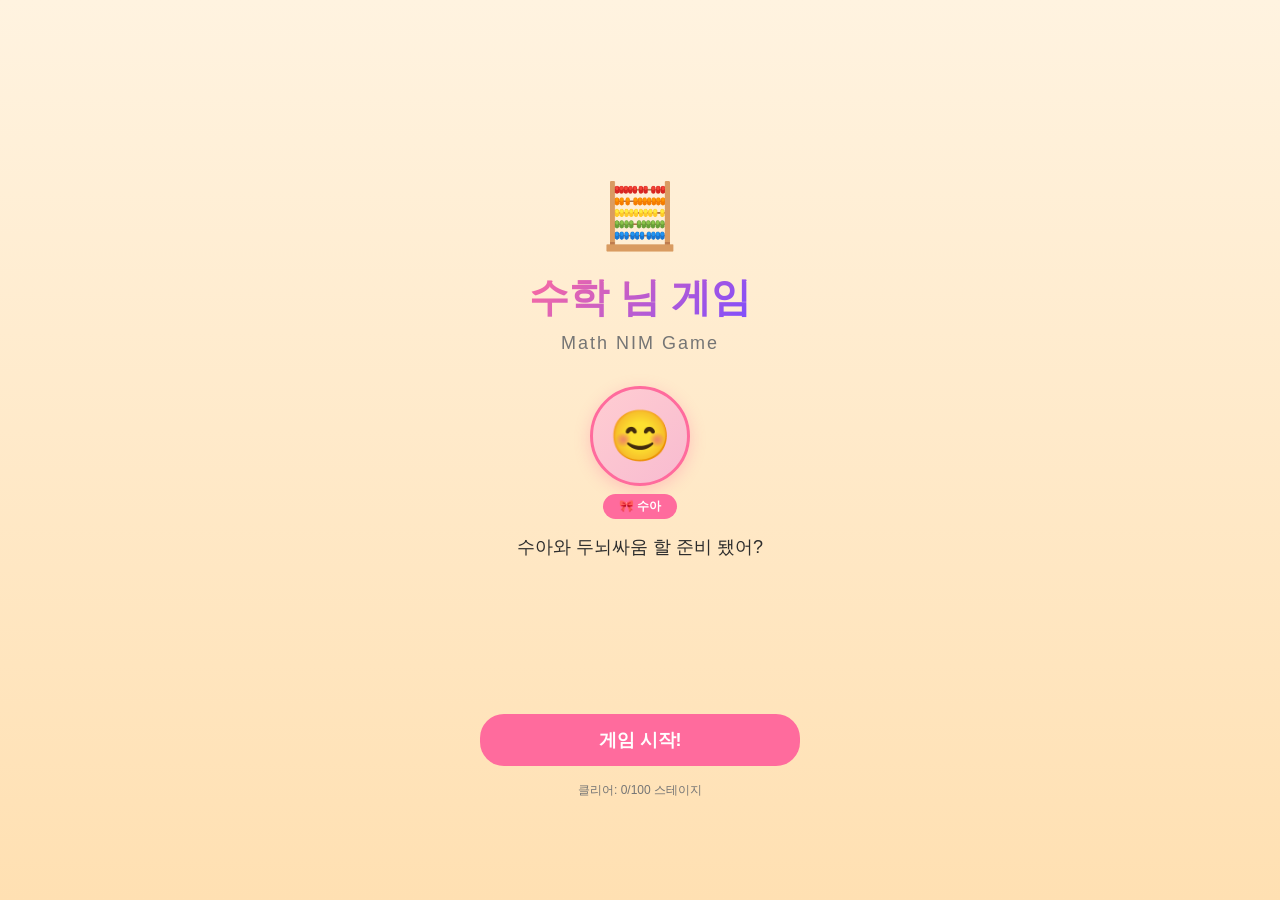
==== docs/index.html @ 861b82f9 "Move web files to docs/ for GitHub Pages support GitHub Pages only serves from / or /docs, not /web." ====
<!DOCTYPE html>
<html lang="ko">
<head>
  <meta charset="UTF-8">
  <meta name="viewport" content="width=device-width, initial-scale=1.0, user-scalable=no">
  <title>수학 님 게임 - Math NIM Game</title>
  <link rel="stylesheet" href="style.css">
</head>
<body>
  <div id="app">
    <!-- 홈 화면 -->
    <div id="screen-home" class="screen active">
      <div class="home-container">
        <div class="spacer"></div>
        <div class="title-emoji">🧮</div>
        <h1 class="title-gradient">수학 님 게임</h1>
        <p class="subtitle">Math NIM Game</p>

        <div class="sua-home" id="sua-bounce">
          <div class="sua-face-home">😊</div>
          <span class="sua-tag">🎀 수아</span>
        </div>

        <p class="home-msg">수아와 두뇌싸움 할 준비 됐어?</p>

        <div class="spacer"></div>

        <button class="btn btn-primary btn-full" onclick="Game.startGame()">게임 시작!</button>
        <p class="clear-info" id="clear-info">클리어: 0/100 스테이지</p>
        <div class="spacer-sm"></div>
      </div>
    </div>

    <!-- 튜토리얼 화면 -->
    <div id="screen-tutorial" class="screen">
      <div class="tutorial-container">
        <div class="spacer"></div>
        <div class="tutorial-dots" id="tutorial-dots"></div>
        <div class="spacer-sm"></div>
        <div class="tutorial-emoji" id="tutorial-emoji">👋</div>
        <h2 class="tutorial-title" id="tutorial-title"></h2>
        <div class="tutorial-desc-box">
          <p class="tutorial-desc" id="tutorial-desc"></p>
        </div>
        <div class="spacer"></div>
        <button class="btn btn-primary btn-full" id="tutorial-next-btn" onclick="Game.tutorialNext()">다음</button>
        <button class="btn-text" id="tutorial-skip-btn" onclick="Game.tutorialSkip()">건너뛰기</button>
        <div class="spacer-sm"></div>
      </div>
    </div>

    <!-- 월드 선택 화면 -->
    <div id="screen-world" class="screen">
      <div class="screen-header">
        <button class="btn-back" onclick="Game.goHome()">← 뒤로</button>
        <h2>월드 선택</h2>
        <div></div>
      </div>
      <div class="world-list" id="world-list"></div>
    </div>

    <!-- 스테이지 선택 화면 -->
    <div id="screen-stage" class="screen">
      <div class="screen-header">
        <button class="btn-back" onclick="Game.goWorld()">← 뒤로</button>
        <h2 id="stage-world-title"></h2>
        <div></div>
      </div>
      <div class="stage-grid" id="stage-grid"></div>
    </div>

    <!-- 게임 화면 -->
    <div id="screen-game" class="screen">
      <div class="screen-header">
        <button class="btn-back" onclick="Game.goStageSelect()">← 뒤로</button>
        <h2 id="game-stage-title"></h2>
        <button class="btn-hint" id="btn-hint" onclick="Game.useHint()">💡 힌트</button>
      </div>
      <!-- 선공/후공 선택 -->
      <div id="turn-choice" class="turn-choice">
        <div class="sua-widget" id="sua-choice">
          <div class="speech-bubble" id="choice-dialogue"></div>
          <div class="bubble-tail"></div>
          <div class="sua-face" id="choice-face">😊</div>
          <span class="sua-tag">🎀 수아</span>
        </div>
        <div class="game-info-card" id="game-info-card"></div>
        <h3>누가 먼저 시작할까요?</h3>
        <div class="turn-buttons">
          <button class="btn btn-primary" onclick="Game.chooseTurn(true)">내가 먼저!</button>
          <button class="btn btn-secondary" onclick="Game.chooseTurn(false)">수아 먼저!</button>
        </div>
      </div>
      <!-- 게임 보드 -->
      <div id="game-board" class="game-board hidden">
        <div class="sua-widget sua-small" id="sua-game">
          <div class="speech-bubble speech-sm" id="game-dialogue"></div>
          <div class="bubble-tail"></div>
          <div class="sua-face sua-face-sm" id="game-face">😊</div>
          <span class="sua-tag">🎀 수아</span>
        </div>
        <div class="turn-indicator" id="turn-indicator"></div>
        <div class="board-area" id="board-area"></div>
        <div class="action-area" id="action-area"></div>
      </div>
    </div>
  </div>

  <!-- 힌트 모달 -->
  <div id="modal-hint" class="modal hidden">
    <div class="modal-content">
      <h3>💡 수아의 비밀 힌트</h3>
      <p id="hint-text"></p>
      <button class="btn btn-primary" onclick="Game.closeHint()">고마워!</button>
    </div>
  </div>

  <script src="game.js"></script>
</body>
</html>
---- docs/style.css ----
/* ─── Reset & Base ─── */
* { margin: 0; padding: 0; box-sizing: border-box; }
html, body { height: 100%; overflow: hidden; }
body {
  font-family: -apple-system, BlinkMacSystemFont, 'Segoe UI', 'Noto Sans KR', sans-serif;
  background: #FFF3E0;
  color: #2D2D2D;
  -webkit-tap-highlight-color: transparent;
  user-select: none;
}

#app { height: 100%; position: relative; }

/* ─── Screens ─── */
.screen {
  position: absolute; inset: 0;
  display: flex; flex-direction: column;
  opacity: 0; pointer-events: none;
  transition: opacity 0.3s ease;
  overflow-y: auto;
}
.screen.active { opacity: 1; pointer-events: auto; }

/* ─── Colors ─── */
:root {
  --primary: #FF6B9D;
  --primary-dark: #E91E63;
  --secondary: #7C4DFF;
  --bg: #FFF8E1;
  --surface: #fff;
  --text: #2D2D2D;
  --text2: #757575;
  --success: #4CAF50;
  --error: #F44336;
  --warning: #FF9800;
  --w0: #66BB6A; --w1: #42A5F5; --w2: #8D6E63; --w3: #AB47BC; --w4: #EF5350;
}

/* ─── Buttons ─── */
.btn {
  border: none; cursor: pointer; font-weight: bold;
  border-radius: 24px; font-size: 18px;
  padding: 14px 32px; transition: all 0.2s;
}
.btn:active { transform: scale(0.96); }
.btn-primary { background: var(--primary); color: #fff; }
.btn-primary:hover { background: var(--primary-dark); }
.btn-secondary { background: var(--secondary); color: #fff; }
.btn-full { width: 100%; max-width: 320px; }
.btn-text { background: none; border: none; color: var(--text2); cursor: pointer; padding: 12px; font-size: 14px; }
.btn-back { background: none; border: none; font-size: 16px; cursor: pointer; color: var(--text); padding: 8px; }
.btn-hint {
  background: none; border: 1px solid var(--warning); color: var(--warning);
  border-radius: 20px; padding: 6px 14px; font-size: 14px; cursor: pointer;
}
.btn-hint:disabled { opacity: 0.4; cursor: default; }
.btn:disabled { opacity: 0.5; cursor: default; }

.hidden { display: none !important; }

/* ─── Home Screen ─── */
.home-container {
  display: flex; flex-direction: column; align-items: center;
  justify-content: center; min-height: 100%; padding: 24px;
  background: linear-gradient(to bottom, #FFF3E0, #FFE0B2);
}
.spacer { flex: 1; }
.spacer-sm { flex: 0.5; min-height: 16px; }
.title-emoji { font-size: 64px; margin-bottom: 16px; }
.title-gradient {
  font-size: 40px; font-weight: bold;
  background: linear-gradient(135deg, var(--primary), var(--secondary));
  -webkit-background-clip: text; -webkit-text-fill-color: transparent;
  background-clip: text;
}
.subtitle { font-size: 18px; color: var(--text2); letter-spacing: 2px; margin-top: 8px; }
.home-msg { font-size: 18px; margin-top: 16px; }
.clear-info { font-size: 12px; color: var(--text2); margin-top: 16px; }

/* ─── Sua Home ─── */
.sua-home { display: flex; flex-direction: column; align-items: center; margin-top: 32px; }
.sua-face-home {
  width: 100px; height: 100px; border-radius: 50%;
  background: linear-gradient(135deg, #FFCDD2, #F8BBD0);
  border: 3px solid var(--primary);
  display: flex; align-items: center; justify-content: center;
  font-size: 50px;
  box-shadow: 0 4px 16px rgba(255, 107, 157, 0.3);
  animation: bounce 2s ease-in-out infinite;
}
@keyframes bounce {
  0%, 100% { transform: translateY(0); }
  50% { transform: translateY(-12px); }
}
.sua-tag {
  background: var(--primary); color: #fff; font-size: 12px; font-weight: bold;
  padding: 4px 16px; border-radius: 100px; margin-top: 8px;
}

/* ─── Tutorial ─── */
.tutorial-container {
  display: flex; flex-direction: column; align-items: center;
  min-height: 100%; padding: 24px;
  background: linear-gradient(to bottom, #FCE4EC, #FFF3E0);
}
.tutorial-dots { display: flex; gap: 6px; }
.tutorial-dot {
  width: 8px; height: 8px; border-radius: 4px;
  background: rgba(255, 107, 157, 0.2); transition: all 0.3s;
}
.tutorial-dot.active { width: 24px; background: var(--primary); }
.tutorial-dot.done { background: var(--primary); }
.tutorial-emoji { font-size: 80px; margin: 24px 0; }
.tutorial-title { font-size: 28px; font-weight: bold; margin-bottom: 16px; }
.tutorial-desc-box {
  background: rgba(255,255,255,0.8); border-radius: 16px;
  padding: 24px; max-width: 320px; width: 100%;
}
.tutorial-desc { font-size: 18px; line-height: 1.6; text-align: center; white-space: pre-line; }

/* ─── Screen Header ─── */
.screen-header {
  display: flex; align-items: center; justify-content: space-between;
  padding: 12px 16px; flex-shrink: 0;
}
.screen-header h2 { font-size: 18px; font-weight: bold; }

/* ─── World Select ─── */
.world-list { padding: 16px; flex: 1; overflow-y: auto; }
.world-card {
  display: flex; align-items: center; padding: 20px;
  background: #fff; border-radius: 16px; margin-bottom: 16px;
  border: 2px solid #e0e0e0; cursor: pointer;
  transition: all 0.2s;
}
.world-card:active { transform: scale(0.98); }
.world-card.locked { background: #eee; cursor: default; opacity: 0.7; }
.world-card.locked:active { transform: none; }
.world-icon {
  width: 64px; height: 64px; border-radius: 50%;
  display: flex; align-items: center; justify-content: center;
  font-size: 32px; flex-shrink: 0;
}
.world-info { flex: 1; margin-left: 16px; }
.world-info h3 { font-size: 18px; margin-bottom: 4px; }
.world-info .stages-label { font-size: 12px; color: var(--text2); }
.progress-bar {
  width: 100%; height: 8px; background: #e0e0e0;
  border-radius: 4px; margin-top: 8px; overflow: hidden;
}
.progress-fill { height: 100%; border-radius: 4px; transition: width 0.3s; }
.world-clear-label { font-size: 12px; font-weight: bold; margin-top: 4px; }
.world-arrow { font-size: 20px; color: #bbb; margin-left: 8px; }

/* ─── Stage Select ─── */
.stage-grid {
  display: grid; grid-template-columns: repeat(4, 1fr);
  gap: 10px; padding: 16px; flex: 1; overflow-y: auto;
  align-content: start;
}
.stage-cell {
  aspect-ratio: 1; display: flex; flex-direction: column;
  align-items: center; justify-content: center;
  background: #fff; border-radius: 12px; border: 2px solid #e0e0e0;
  cursor: pointer; transition: all 0.2s; font-size: 14px;
}
.stage-cell:active { transform: scale(0.95); }
.stage-cell.cleared { border-color: var(--success); background: rgba(76, 175, 80, 0.1); }
.stage-cell.playable { border-width: 2px; }
.stage-cell.locked { background: #eee; cursor: default; opacity: 0.6; }
.stage-cell.locked:active { transform: none; }
.stage-cell .emoji { font-size: 20px; }
.stage-cell .num { font-weight: bold; margin-top: 4px; }

/* ─── Game Screen ─── */
.turn-choice {
  display: flex; flex-direction: column; align-items: center;
  padding: 24px; flex: 1; overflow-y: auto;
}
.game-info-card {
  background: #fff; border-radius: 16px; padding: 20px;
  box-shadow: 0 4px 12px rgba(0,0,0,0.08); margin: 16px 0;
  text-align: center; width: 100%; max-width: 340px;
}
.game-info-card h3 { font-size: 20px; margin-bottom: 8px; }
.game-info-card p { font-size: 14px; color: var(--text); line-height: 1.5; white-space: pre-line; }
.game-info-card .info-detail { font-size: 16px; font-weight: bold; color: var(--secondary); margin-top: 12px; }
.turn-buttons { display: flex; gap: 16px; margin-top: 24px; width: 100%; max-width: 340px; }
.turn-buttons .btn { flex: 1; }

/* ─── Sua Widget ─── */
.sua-widget { display: flex; flex-direction: column; align-items: center; }
.speech-bubble {
  background: #fff; border-radius: 16px; padding: 10px 16px;
  border: 1px solid rgba(255,107,157,0.3);
  box-shadow: 0 2px 8px rgba(255,107,157,0.1);
  font-size: 14px; text-align: center; max-width: 240px;
  min-height: 36px; display: flex; align-items: center; justify-content: center;
}
.speech-sm { font-size: 12px; max-width: 200px; padding: 6px 12px; }
.bubble-tail {
  width: 0; height: 0;
  border-left: 8px solid transparent; border-right: 8px solid transparent;
  border-top: 8px solid #fff; margin-bottom: 4px;
}
.sua-face {
  width: 100px; height: 100px; border-radius: 50%;
  background: linear-gradient(135deg, rgba(255,107,157,0.2), rgba(124,77,255,0.2));
  border: 3px solid var(--primary);
  display: flex; align-items: center; justify-content: center;
  font-size: 50px;
}
.sua-face-sm { width: 70px; height: 70px; font-size: 35px; }
.sua-small .sua-tag { font-size: 10px; padding: 2px 10px; }

/* ─── Turn Indicator ─── */
.turn-indicator {
  text-align: center; padding: 6px 20px;
  border-radius: 100px; font-weight: bold; font-size: 14px;
  color: #fff; margin: 8px auto; display: inline-block;
}
.turn-indicator.player { background: var(--success); }
.turn-indicator.ai { background: var(--secondary); }
.turn-indicator.win { background: var(--success); }
.turn-indicator.lose { background: var(--error); }

/* ─── Board Area ─── */
.board-area { flex: 1; padding: 8px 16px; overflow-y: auto; }
.stone-row {
  background: rgba(255,255,255,0.9); border-radius: 12px;
  border: 2px solid #e0e0e0; padding: 16px; margin-bottom: 12px;
  transition: border-color 0.2s;
}
.stone-row.interactive { border-color: var(--primary); }
.stone-row-label { font-size: 12px; color: var(--text2); font-weight: bold; text-align: center; margin-bottom: 8px; }
.stones-wrap {
  display: flex; flex-wrap: wrap; gap: 6px;
  justify-content: center;
}
.stone {
  width: 36px; height: 36px; display: flex; align-items: center; justify-content: center;
  font-size: 24px; border-radius: 50%; border: 2px solid transparent;
  cursor: pointer; transition: all 0.2s;
}
.stone.selected { border-color: var(--error); background: rgba(244,67,54,0.15); font-size: 28px; }
.stone-count { text-align: center; font-weight: bold; margin-top: 8px; font-size: 14px; }
.stone-selected-info { text-align: center; font-size: 12px; color: var(--text2); margin-top: 4px; }
.stone-selected-info span { color: var(--primary); font-weight: bold; }

/* Pepero */
.pepero-wrap { display: flex; flex-wrap: wrap; gap: 8px; justify-content: center; padding: 8px; }
.pepero-pile {
  background: #fff; border: 1px solid #e0e0e0; border-radius: 12px;
  padding: 10px; cursor: pointer; transition: all 0.2s;
  display: flex; flex-direction: column; align-items: center;
}
.pepero-pile.selected { border-color: var(--primary); border-width: 2px; background: rgba(255,107,157,0.05); }
.pepero-pile.disabled { opacity: 0.5; cursor: default; }
.pepero-items { display: flex; flex-wrap: wrap; gap: 2px; justify-content: center; }
.pepero-label { font-size: 14px; font-weight: bold; margin-top: 4px; }

.split-slider-card {
  background: #fff; border-radius: 12px; padding: 16px;
  box-shadow: 0 4px 12px rgba(0,0,0,0.08); margin-top: 16px;
  text-align: center;
}
.split-slider-card h4 { font-size: 16px; margin-bottom: 12px; }
.split-slider { width: 100%; accent-color: var(--primary); }
.split-result { font-size: 20px; font-weight: bold; color: var(--primary); margin-top: 8px; }

/* ─── Action Area ─── */
.action-area { padding: 12px 24px 20px; flex-shrink: 0; }
.action-area .btn { width: 100%; }
.game-over-msg {
  text-align: center; padding: 12px; border-radius: 12px; margin-bottom: 12px;
  font-size: 18px; font-weight: bold;
}
.game-over-msg.win { background: rgba(76,175,80,0.1); border: 1px solid var(--success); color: var(--success); }
.game-over-msg.lose { background: rgba(244,67,54,0.1); border: 1px solid var(--error); color: var(--error); }
.game-over-buttons { display: flex; gap: 12px; }
.game-over-buttons .btn { flex: 1; }

/* ─── Modal ─── */
.modal {
  position: fixed; inset: 0; background: rgba(0,0,0,0.5);
  display: flex; align-items: center; justify-content: center;
  z-index: 100; padding: 24px;
}
.modal-content {
  background: #fff; border-radius: 20px; padding: 32px;
  text-align: center; max-width: 320px; width: 100%;
}
.modal-content h3 { font-size: 20px; margin-bottom: 16px; }
.modal-content p { font-size: 18px; margin-bottom: 24px; line-height: 1.5; }

/* ─── Game Board Layout ─── */
.game-board {
  display: flex; flex-direction: column; flex: 1; overflow: hidden;
  align-items: center;
}
.game-board .board-area { width: 100%; }
.game-board .action-area { width: 100%; }

/* ─── Responsive ─── */
@media (max-width: 400px) {
  .title-gradient { font-size: 32px; }
  .stone { width: 30px; height: 30px; font-size: 20px; }
  .stone.selected { font-size: 24px; }
}
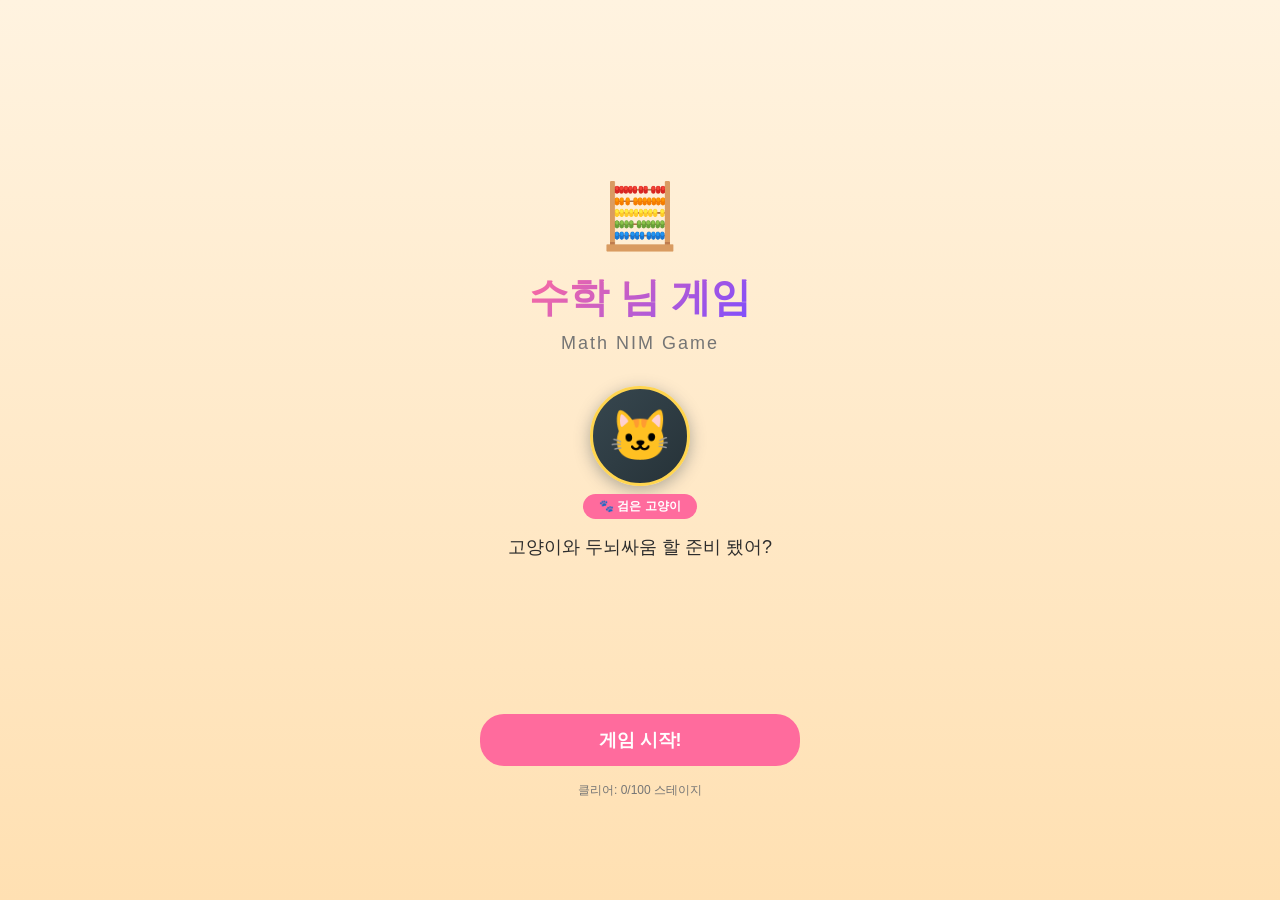
==== commit f409932a: "Change character from Sua to Black Cat + algorithm terminology - Replace Sua (AI girl) with Black Ca" ====
--- a/docs/index.html
+++ b/docs/index.html
@@ -17,11 +17,11 @@
         <p class="subtitle">Math NIM Game</p>
 
         <div class="sua-home" id="sua-bounce">
-          <div class="sua-face-home">😊</div>
-          <span class="sua-tag">🎀 수아</span>
+          <div class="sua-face-home">🐱</div>
+          <span class="sua-tag">🐾 검은 고양이</span>
         </div>
 
-        <p class="home-msg">수아와 두뇌싸움 할 준비 됐어?</p>
+        <p class="home-msg">고양이와 두뇌싸움 할 준비 됐어?</p>
 
         <div class="spacer"></div>
 
@@ -81,14 +81,14 @@
         <div class="sua-widget" id="sua-choice">
           <div class="speech-bubble" id="choice-dialogue"></div>
           <div class="bubble-tail"></div>
-          <div class="sua-face" id="choice-face">😊</div>
-          <span class="sua-tag">🎀 수아</span>
+          <div class="sua-face" id="choice-face">🐱</div>
+          <span class="sua-tag">🐾 검은 고양이</span>
         </div>
         <div class="game-info-card" id="game-info-card"></div>
         <h3>누가 먼저 시작할까요?</h3>
         <div class="turn-buttons">
           <button class="btn btn-primary" onclick="Game.chooseTurn(true)">내가 먼저!</button>
-          <button class="btn btn-secondary" onclick="Game.chooseTurn(false)">수아 먼저!</button>
+          <button class="btn btn-secondary" onclick="Game.chooseTurn(false)">고양이 먼저!</button>
         </div>
       </div>
       <!-- 게임 보드 -->
@@ -96,8 +96,8 @@
         <div class="sua-widget sua-small" id="sua-game">
           <div class="speech-bubble speech-sm" id="game-dialogue"></div>
           <div class="bubble-tail"></div>
-          <div class="sua-face sua-face-sm" id="game-face">😊</div>
-          <span class="sua-tag">🎀 수아</span>
+          <div class="sua-face sua-face-sm" id="game-face">🐱</div>
+          <span class="sua-tag">🐾 검은 고양이</span>
         </div>
         <div class="turn-indicator" id="turn-indicator"></div>
         <div class="board-area" id="board-area"></div>
@@ -109,7 +109,7 @@
   <!-- 힌트 모달 -->
   <div id="modal-hint" class="modal hidden">
     <div class="modal-content">
-      <h3>💡 수아의 비밀 힌트</h3>
+      <h3>💡 비밀 힌트</h3>
       <p id="hint-text"></p>
       <button class="btn btn-primary" onclick="Game.closeHint()">고마워!</button>
     </div>
--- a/docs/style.css
+++ b/docs/style.css
@@ -77,15 +77,15 @@
 .home-msg { font-size: 18px; margin-top: 16px; }
 .clear-info { font-size: 12px; color: var(--text2); margin-top: 16px; }
 
-/* ─── Sua Home ─── */
+/* ─── Cat Home ─── */
 .sua-home { display: flex; flex-direction: column; align-items: center; margin-top: 32px; }
 .sua-face-home {
   width: 100px; height: 100px; border-radius: 50%;
-  background: linear-gradient(135deg, #FFCDD2, #F8BBD0);
-  border: 3px solid var(--primary);
+  background: linear-gradient(135deg, #37474F, #263238);
+  border: 3px solid #FFD54F;
   display: flex; align-items: center; justify-content: center;
   font-size: 50px;
-  box-shadow: 0 4px 16px rgba(255, 107, 157, 0.3);
+  box-shadow: 0 4px 16px rgba(55, 71, 79, 0.4);
   animation: bounce 2s ease-in-out infinite;
 }
 @keyframes bounce {
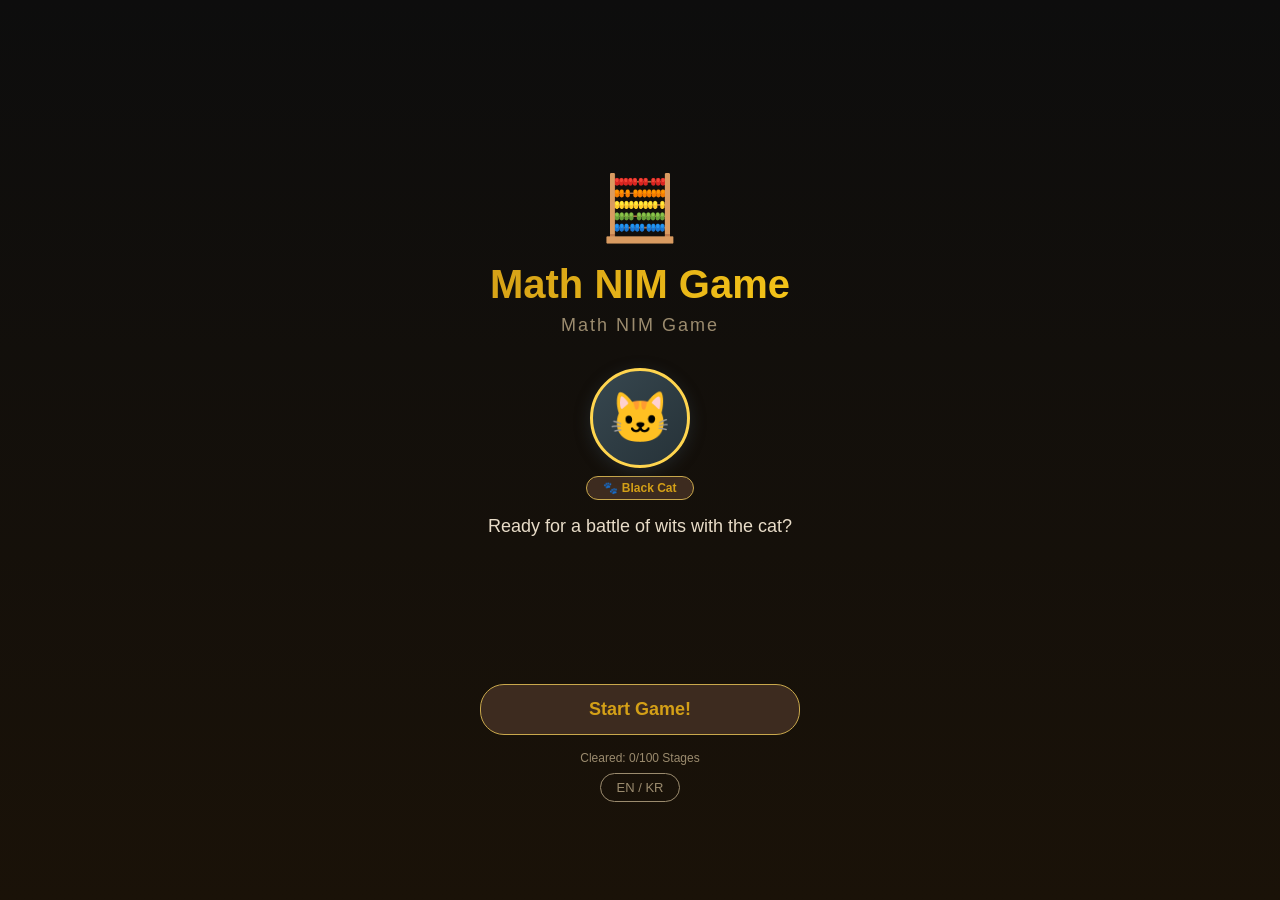
==== commit 50087635: "fix: stage unlock bug + world unlock via stage 3 + EN/KR i18n + locked world tooltip 1. Fix: winning" ====
--- a/docs/index.html
+++ b/docs/index.html
@@ -1,9 +1,9 @@
 <!DOCTYPE html>
-<html lang="ko">
+<html lang="en">
 <head>
   <meta charset="UTF-8">
   <meta name="viewport" content="width=device-width, initial-scale=1.0, user-scalable=no">
-  <title>수학 님 게임 - Math NIM Game</title>
+  <title>Math NIM Game</title>
   <link rel="stylesheet" href="style.css">
 </head>
 <body>
@@ -13,20 +13,21 @@
       <div class="home-container">
         <div class="spacer"></div>
         <div class="title-emoji">🧮</div>
-        <h1 class="title-gradient">수학 님 게임</h1>
+        <h1 class="title-gradient">Math NIM Game</h1>
         <p class="subtitle">Math NIM Game</p>
 
         <div class="sua-home" id="sua-bounce">
           <div class="sua-face-home">🐱</div>
-          <span class="sua-tag">🐾 검은 고양이</span>
+          <span class="sua-tag">🐾 Black Cat</span>
         </div>
 
-        <p class="home-msg">고양이와 두뇌싸움 할 준비 됐어?</p>
+        <p class="home-msg">Ready for a battle of wits with the cat?</p>
 
         <div class="spacer"></div>
 
-        <button class="btn btn-primary btn-full" onclick="Game.startGame()">게임 시작!</button>
-        <p class="clear-info" id="clear-info">클리어: 0/100 스테이지</p>
+        <button class="btn btn-primary btn-full" onclick="Game.startGame()">Start Game!</button>
+        <p class="clear-info" id="clear-info">Cleared: 0/100 Stages</p>
+        <button class="btn-lang" onclick="Game.toggleLang()">EN / KR</button>
         <div class="spacer-sm"></div>
       </div>
     </div>
@@ -43,8 +44,8 @@
           <p class="tutorial-desc" id="tutorial-desc"></p>
         </div>
         <div class="spacer"></div>
-        <button class="btn btn-primary btn-full" id="tutorial-next-btn" onclick="Game.tutorialNext()">다음</button>
-        <button class="btn-text" id="tutorial-skip-btn" onclick="Game.tutorialSkip()">건너뛰기</button>
+        <button class="btn btn-primary btn-full" id="tutorial-next-btn" onclick="Game.tutorialNext()">Next</button>
+        <button class="btn-text" id="tutorial-skip-btn" onclick="Game.tutorialSkip()">Skip</button>
         <div class="spacer-sm"></div>
       </div>
     </div>
@@ -52,8 +53,8 @@
     <!-- 월드 선택 화면 -->
     <div id="screen-world" class="screen">
       <div class="screen-header">
-        <button class="btn-back" onclick="Game.goHome()">← 뒤로</button>
-        <h2>월드 선택</h2>
+        <button class="btn-back" onclick="Game.goHome()">← Back</button>
+        <h2>Select World</h2>
         <div></div>
       </div>
       <div class="world-list" id="world-list"></div>
@@ -62,7 +63,7 @@
     <!-- 스테이지 선택 화면 -->
     <div id="screen-stage" class="screen">
       <div class="screen-header">
-        <button class="btn-back" onclick="Game.goWorld()">← 뒤로</button>
+        <button class="btn-back" onclick="Game.goWorld()">← Back</button>
         <h2 id="stage-world-title"></h2>
         <div></div>
       </div>
@@ -72,9 +73,9 @@
     <!-- 게임 화면 -->
     <div id="screen-game" class="screen">
       <div class="screen-header">
-        <button class="btn-back" onclick="Game.goStageSelect()">← 뒤로</button>
+        <button class="btn-back" onclick="Game.goStageSelect()">← Back</button>
         <h2 id="game-stage-title"></h2>
-        <button class="btn-hint" id="btn-hint" onclick="Game.useHint()">💡 힌트</button>
+        <button class="btn-hint" id="btn-hint" onclick="Game.useHint()">💡 Hint</button>
       </div>
       <!-- 선공/후공 선택 -->
       <div id="turn-choice" class="turn-choice">
@@ -85,10 +86,10 @@
           <span class="sua-tag">🐾 검은 고양이</span>
         </div>
         <div class="game-info-card" id="game-info-card"></div>
-        <h3>누가 먼저 시작할까요?</h3>
+        <h3>Who goes first?</h3>
         <div class="turn-buttons">
-          <button class="btn btn-primary" onclick="Game.chooseTurn(true)">내가 먼저!</button>
-          <button class="btn btn-secondary" onclick="Game.chooseTurn(false)">고양이 먼저!</button>
+          <button class="btn btn-primary" onclick="Game.chooseTurn(true)">I go first!</button>
+          <button class="btn btn-secondary" onclick="Game.chooseTurn(false)">Cat goes first!</button>
         </div>
       </div>
       <!-- 게임 보드 -->
@@ -109,9 +110,9 @@
   <!-- 힌트 모달 -->
   <div id="modal-hint" class="modal hidden">
     <div class="modal-content">
-      <h3>💡 비밀 힌트</h3>
+      <h3>💡 Secret Hint</h3>
       <p id="hint-text"></p>
-      <button class="btn btn-primary" onclick="Game.closeHint()">고마워!</button>
+      <button class="btn btn-primary" onclick="Game.closeHint()">Thanks!</button>
     </div>
   </div>
 
--- a/docs/style.css
+++ b/docs/style.css
@@ -1,10 +1,10 @@
-/* ─── Reset & Base ─── */
+/* ─── Reset & Base (누아르 도박판 테마 — 단비 피그마 반영) ─── */
 * { margin: 0; padding: 0; box-sizing: border-box; }
 html, body { height: 100%; overflow: hidden; }
 body {
   font-family: -apple-system, BlinkMacSystemFont, 'Segoe UI', 'Noto Sans KR', sans-serif;
-  background: #FFF3E0;
-  color: #2D2D2D;
+  background: #0D0D0D;
+  color: #E8DCC8;
   -webkit-tap-highlight-color: transparent;
   user-select: none;
 }
@@ -21,19 +21,26 @@
 }
 .screen.active { opacity: 1; pointer-events: auto; }
 
-/* ─── Colors ─── */
+/* ─── Colors (누아르 도박판 — 단비 피그마 가이드라인) ─── */
 :root {
-  --primary: #FF6B9D;
-  --primary-dark: #E91E63;
-  --secondary: #7C4DFF;
-  --bg: #FFF8E1;
-  --surface: #fff;
-  --text: #2D2D2D;
-  --text2: #757575;
-  --success: #4CAF50;
-  --error: #F44336;
-  --warning: #FF9800;
-  --w0: #66BB6A; --w1: #42A5F5; --w2: #8D6E63; --w3: #AB47BC; --w4: #EF5350;
+  --primary: #D4A017;
+  --primary-dark: #C9A84C;
+  --secondary: #2ECC71;
+  --accent: #C0392B;
+  --glow: #F5C518;
+  --bg: #0D0D0D;
+  --surface: #1A1208;
+  --surface-light: #1F1A0F;
+  --overlay: rgba(10,10,10,0.69);
+  --panel: #3D2B1F;
+  --text: #E8DCC8;
+  --text2: #9B8B6E;
+  --text-accent: #D4A017;
+  --success: #2ECC71;
+  --error: #C0392B;
+  --warning: #D4A853;
+  --inactive: #4A3F2F;
+  --w0: #2D5A3D; --w1: #1A4A4A; --w2: #8B7355; --w3: #8B2500; --w4: #4A2D6B;
 }
 
 /* ─── Buttons ─── */
@@ -43,12 +50,12 @@
   padding: 14px 32px; transition: all 0.2s;
 }
 .btn:active { transform: scale(0.96); }
-.btn-primary { background: var(--primary); color: #fff; }
-.btn-primary:hover { background: var(--primary-dark); }
-.btn-secondary { background: var(--secondary); color: #fff; }
+.btn-primary { background: var(--panel); color: var(--primary); border: 1.5px solid var(--primary-dark); }
+.btn-primary:hover { background: var(--surface-light); }
+.btn-secondary { background: var(--surface-light); color: var(--text2); border: 1px solid var(--inactive); }
 .btn-full { width: 100%; max-width: 320px; }
 .btn-text { background: none; border: none; color: var(--text2); cursor: pointer; padding: 12px; font-size: 14px; }
-.btn-back { background: none; border: none; font-size: 16px; cursor: pointer; color: var(--text); padding: 8px; }
+.btn-back { background: none; border: none; font-size: 16px; cursor: pointer; color: var(--text2); padding: 8px; }
 .btn-hint {
   background: none; border: 1px solid var(--warning); color: var(--warning);
   border-radius: 20px; padding: 6px 14px; font-size: 14px; cursor: pointer;
@@ -62,14 +69,14 @@
 .home-container {
   display: flex; flex-direction: column; align-items: center;
   justify-content: center; min-height: 100%; padding: 24px;
-  background: linear-gradient(to bottom, #FFF3E0, #FFE0B2);
+  background: linear-gradient(to bottom, #0D0D0D, #1A1208);
 }
 .spacer { flex: 1; }
 .spacer-sm { flex: 0.5; min-height: 16px; }
 .title-emoji { font-size: 64px; margin-bottom: 16px; }
 .title-gradient {
   font-size: 40px; font-weight: bold;
-  background: linear-gradient(135deg, var(--primary), var(--secondary));
+  background: linear-gradient(135deg, var(--primary), var(--glow));
   -webkit-background-clip: text; -webkit-text-fill-color: transparent;
   background-clip: text;
 }
@@ -93,28 +100,30 @@
   50% { transform: translateY(-12px); }
 }
 .sua-tag {
-  background: var(--primary); color: #fff; font-size: 12px; font-weight: bold;
+  background: var(--panel); color: var(--primary); font-size: 12px; font-weight: bold;
   padding: 4px 16px; border-radius: 100px; margin-top: 8px;
+  border: 1px solid var(--primary-dark);
 }
 
 /* ─── Tutorial ─── */
 .tutorial-container {
   display: flex; flex-direction: column; align-items: center;
   min-height: 100%; padding: 24px;
-  background: linear-gradient(to bottom, #FCE4EC, #FFF3E0);
+  background: linear-gradient(to bottom, #1A1208, #0D0D0D);
 }
 .tutorial-dots { display: flex; gap: 6px; }
 .tutorial-dot {
   width: 8px; height: 8px; border-radius: 4px;
-  background: rgba(255, 107, 157, 0.2); transition: all 0.3s;
+  background: rgba(212, 160, 23, 0.2); transition: all 0.3s;
 }
 .tutorial-dot.active { width: 24px; background: var(--primary); }
 .tutorial-dot.done { background: var(--primary); }
 .tutorial-emoji { font-size: 80px; margin: 24px 0; }
 .tutorial-title { font-size: 28px; font-weight: bold; margin-bottom: 16px; }
 .tutorial-desc-box {
-  background: rgba(255,255,255,0.8); border-radius: 16px;
+  background: rgba(31,26,15,0.8); border-radius: 16px;
   padding: 24px; max-width: 320px; width: 100%;
+  border: 1px solid var(--inactive);
 }
 .tutorial-desc { font-size: 18px; line-height: 1.6; text-align: center; white-space: pre-line; }
 
@@ -129,12 +138,12 @@
 .world-list { padding: 16px; flex: 1; overflow-y: auto; }
 .world-card {
   display: flex; align-items: center; padding: 20px;
-  background: #fff; border-radius: 16px; margin-bottom: 16px;
-  border: 2px solid #e0e0e0; cursor: pointer;
+  background: var(--panel); border-radius: 16px; margin-bottom: 16px;
+  border: 2px solid var(--inactive); cursor: pointer;
   transition: all 0.2s;
 }
 .world-card:active { transform: scale(0.98); }
-.world-card.locked { background: #eee; cursor: default; opacity: 0.7; }
+.world-card.locked { background: var(--surface); cursor: default; opacity: 0.7; }
 .world-card.locked:active { transform: none; }
 .world-icon {
   width: 64px; height: 64px; border-radius: 50%;
@@ -145,12 +154,12 @@
 .world-info h3 { font-size: 18px; margin-bottom: 4px; }
 .world-info .stages-label { font-size: 12px; color: var(--text2); }
 .progress-bar {
-  width: 100%; height: 8px; background: #e0e0e0;
+  width: 100%; height: 8px; background: var(--inactive);
   border-radius: 4px; margin-top: 8px; overflow: hidden;
 }
 .progress-fill { height: 100%; border-radius: 4px; transition: width 0.3s; }
 .world-clear-label { font-size: 12px; font-weight: bold; margin-top: 4px; }
-.world-arrow { font-size: 20px; color: #bbb; margin-left: 8px; }
+.world-arrow { font-size: 20px; color: var(--text2); margin-left: 8px; }
 
 /* ─── Stage Select ─── */
 .stage-grid {
@@ -161,13 +170,13 @@
 .stage-cell {
   aspect-ratio: 1; display: flex; flex-direction: column;
   align-items: center; justify-content: center;
-  background: #fff; border-radius: 12px; border: 2px solid #e0e0e0;
+  background: var(--panel); border-radius: 12px; border: 2px solid var(--inactive);
   cursor: pointer; transition: all 0.2s; font-size: 14px;
 }
 .stage-cell:active { transform: scale(0.95); }
-.stage-cell.cleared { border-color: var(--success); background: rgba(76, 175, 80, 0.1); }
+.stage-cell.cleared { border-color: var(--success); background: rgba(46, 204, 113, 0.1); }
 .stage-cell.playable { border-width: 2px; }
-.stage-cell.locked { background: #eee; cursor: default; opacity: 0.6; }
+.stage-cell.locked { background: var(--surface); cursor: default; opacity: 0.6; }
 .stage-cell.locked:active { transform: none; }
 .stage-cell .emoji { font-size: 20px; }
 .stage-cell .num { font-weight: bold; margin-top: 4px; }
@@ -178,12 +187,13 @@
   padding: 24px; flex: 1; overflow-y: auto;
 }
 .game-info-card {
-  background: #fff; border-radius: 16px; padding: 20px;
-  box-shadow: 0 4px 12px rgba(0,0,0,0.08); margin: 16px 0;
+  background: var(--panel); border-radius: 16px; padding: 20px;
+  box-shadow: 0 4px 12px rgba(0,0,0,0.4); margin: 16px 0;
   text-align: center; width: 100%; max-width: 340px;
-}
-.game-info-card h3 { font-size: 20px; margin-bottom: 8px; }
-.game-info-card p { font-size: 14px; color: var(--text); line-height: 1.5; white-space: pre-line; }
+  border: 1px solid rgba(201,168,76,0.4);
+}
+.game-info-card h3 { font-size: 20px; margin-bottom: 8px; color: var(--primary); }
+.game-info-card p { font-size: 14px; color: var(--text2); line-height: 1.5; white-space: pre-line; }
 .game-info-card .info-detail { font-size: 16px; font-weight: bold; color: var(--secondary); margin-top: 12px; }
 .turn-buttons { display: flex; gap: 16px; margin-top: 24px; width: 100%; max-width: 340px; }
 .turn-buttons .btn { flex: 1; }
@@ -191,21 +201,22 @@
 /* ─── Sua Widget ─── */
 .sua-widget { display: flex; flex-direction: column; align-items: center; }
 .speech-bubble {
-  background: #fff; border-radius: 16px; padding: 10px 16px;
-  border: 1px solid rgba(255,107,157,0.3);
-  box-shadow: 0 2px 8px rgba(255,107,157,0.1);
+  background: var(--surface-light); border-radius: 16px; padding: 10px 16px;
+  border: 1px solid rgba(212,160,23,0.3);
+  box-shadow: 0 2px 8px rgba(212,160,23,0.1);
   font-size: 14px; text-align: center; max-width: 240px;
   min-height: 36px; display: flex; align-items: center; justify-content: center;
+  color: var(--text);
 }
 .speech-sm { font-size: 12px; max-width: 200px; padding: 6px 12px; }
 .bubble-tail {
   width: 0; height: 0;
   border-left: 8px solid transparent; border-right: 8px solid transparent;
-  border-top: 8px solid #fff; margin-bottom: 4px;
+  border-top: 8px solid var(--surface-light); margin-bottom: 4px;
 }
 .sua-face {
   width: 100px; height: 100px; border-radius: 50%;
-  background: linear-gradient(135deg, rgba(255,107,157,0.2), rgba(124,77,255,0.2));
+  background: linear-gradient(135deg, rgba(212,160,23,0.15), rgba(26,18,8,0.3));
   border: 3px solid var(--primary);
   display: flex; align-items: center; justify-content: center;
   font-size: 50px;
@@ -219,16 +230,16 @@
   border-radius: 100px; font-weight: bold; font-size: 14px;
   color: #fff; margin: 8px auto; display: inline-block;
 }
-.turn-indicator.player { background: var(--success); }
-.turn-indicator.ai { background: var(--secondary); }
-.turn-indicator.win { background: var(--success); }
+.turn-indicator.player { background: var(--primary); color: #0D0D0D; }
+.turn-indicator.ai { background: var(--accent); }
+.turn-indicator.win { background: var(--success); color: #0D0D0D; }
 .turn-indicator.lose { background: var(--error); }
 
 /* ─── Board Area ─── */
 .board-area { flex: 1; padding: 8px 16px; overflow-y: auto; }
 .stone-row {
-  background: rgba(255,255,255,0.9); border-radius: 12px;
-  border: 2px solid #e0e0e0; padding: 16px; margin-bottom: 12px;
+  background: rgba(31,26,15,0.9); border-radius: 12px;
+  border: 2px solid var(--inactive); padding: 16px; margin-bottom: 12px;
   transition: border-color 0.2s;
 }
 .stone-row.interactive { border-color: var(--primary); }
@@ -242,7 +253,7 @@
   font-size: 24px; border-radius: 50%; border: 2px solid transparent;
   cursor: pointer; transition: all 0.2s;
 }
-.stone.selected { border-color: var(--error); background: rgba(244,67,54,0.15); font-size: 28px; }
+.stone.selected { border-color: var(--error); background: rgba(192,57,43,0.15); font-size: 28px; }
 .stone-count { text-align: center; font-weight: bold; margin-top: 8px; font-size: 14px; }
 .stone-selected-info { text-align: center; font-size: 12px; color: var(--text2); margin-top: 4px; }
 .stone-selected-info span { color: var(--primary); font-weight: bold; }
@@ -250,19 +261,20 @@
 /* Pepero */
 .pepero-wrap { display: flex; flex-wrap: wrap; gap: 8px; justify-content: center; padding: 8px; }
 .pepero-pile {
-  background: #fff; border: 1px solid #e0e0e0; border-radius: 12px;
+  background: var(--surface-light); border: 1px solid var(--inactive); border-radius: 12px;
   padding: 10px; cursor: pointer; transition: all 0.2s;
   display: flex; flex-direction: column; align-items: center;
 }
-.pepero-pile.selected { border-color: var(--primary); border-width: 2px; background: rgba(255,107,157,0.05); }
+.pepero-pile.selected { border-color: var(--primary); border-width: 2px; background: rgba(212,160,23,0.05); }
 .pepero-pile.disabled { opacity: 0.5; cursor: default; }
 .pepero-items { display: flex; flex-wrap: wrap; gap: 2px; justify-content: center; }
 .pepero-label { font-size: 14px; font-weight: bold; margin-top: 4px; }
 
 .split-slider-card {
-  background: #fff; border-radius: 12px; padding: 16px;
-  box-shadow: 0 4px 12px rgba(0,0,0,0.08); margin-top: 16px;
+  background: var(--panel); border-radius: 12px; padding: 16px;
+  box-shadow: 0 4px 12px rgba(0,0,0,0.4); margin-top: 16px;
   text-align: center;
+  border: 1px solid var(--inactive);
 }
 .split-slider-card h4 { font-size: 16px; margin-bottom: 12px; }
 .split-slider { width: 100%; accent-color: var(--primary); }
@@ -275,8 +287,8 @@
   text-align: center; padding: 12px; border-radius: 12px; margin-bottom: 12px;
   font-size: 18px; font-weight: bold;
 }
-.game-over-msg.win { background: rgba(76,175,80,0.1); border: 1px solid var(--success); color: var(--success); }
-.game-over-msg.lose { background: rgba(244,67,54,0.1); border: 1px solid var(--error); color: var(--error); }
+.game-over-msg.win { background: rgba(46,204,113,0.1); border: 1px solid var(--success); color: var(--success); }
+.game-over-msg.lose { background: rgba(192,57,43,0.1); border: 1px solid var(--error); color: var(--error); }
 .game-over-buttons { display: flex; gap: 12px; }
 .game-over-buttons .btn { flex: 1; }
 
@@ -287,8 +299,10 @@
   z-index: 100; padding: 24px;
 }
 .modal-content {
-  background: #fff; border-radius: 20px; padding: 32px;
+  background: var(--panel); border-radius: 20px; padding: 32px;
   text-align: center; max-width: 320px; width: 100%;
+  border: 1px solid var(--primary-dark);
+  box-shadow: 0 8px 32px rgba(0,0,0,0.6);
 }
 .modal-content h3 { font-size: 20px; margin-bottom: 16px; }
 .modal-content p { font-size: 18px; margin-bottom: 24px; line-height: 1.5; }
@@ -300,6 +314,40 @@
 }
 .game-board .board-area { width: 100%; }
 .game-board .action-area { width: 100%; }
+
+/* ─── Language Toggle Button ─── */
+.btn-lang {
+  background: transparent;
+  border: 1px solid var(--text2);
+  color: var(--text2);
+  padding: 6px 16px;
+  border-radius: 16px;
+  font-size: 13px;
+  cursor: pointer;
+  margin-top: 8px;
+  transition: all 0.2s;
+}
+.btn-lang:hover {
+  border-color: var(--primary);
+  color: var(--primary);
+}
+
+/* ─── World Tooltip ─── */
+.world-tooltip {
+  display: none;
+  position: fixed;
+  z-index: 9999;
+  background: var(--panel);
+  color: var(--text);
+  padding: 8px 14px;
+  border-radius: 8px;
+  font-size: 13px;
+  white-space: nowrap;
+  transform: translate(-50%, -100%);
+  pointer-events: none;
+  box-shadow: 0 4px 12px rgba(0,0,0,0.5);
+  border: 1px solid var(--primary);
+}
 
 /* ─── Responsive ─── */
 @media (max-width: 400px) {
